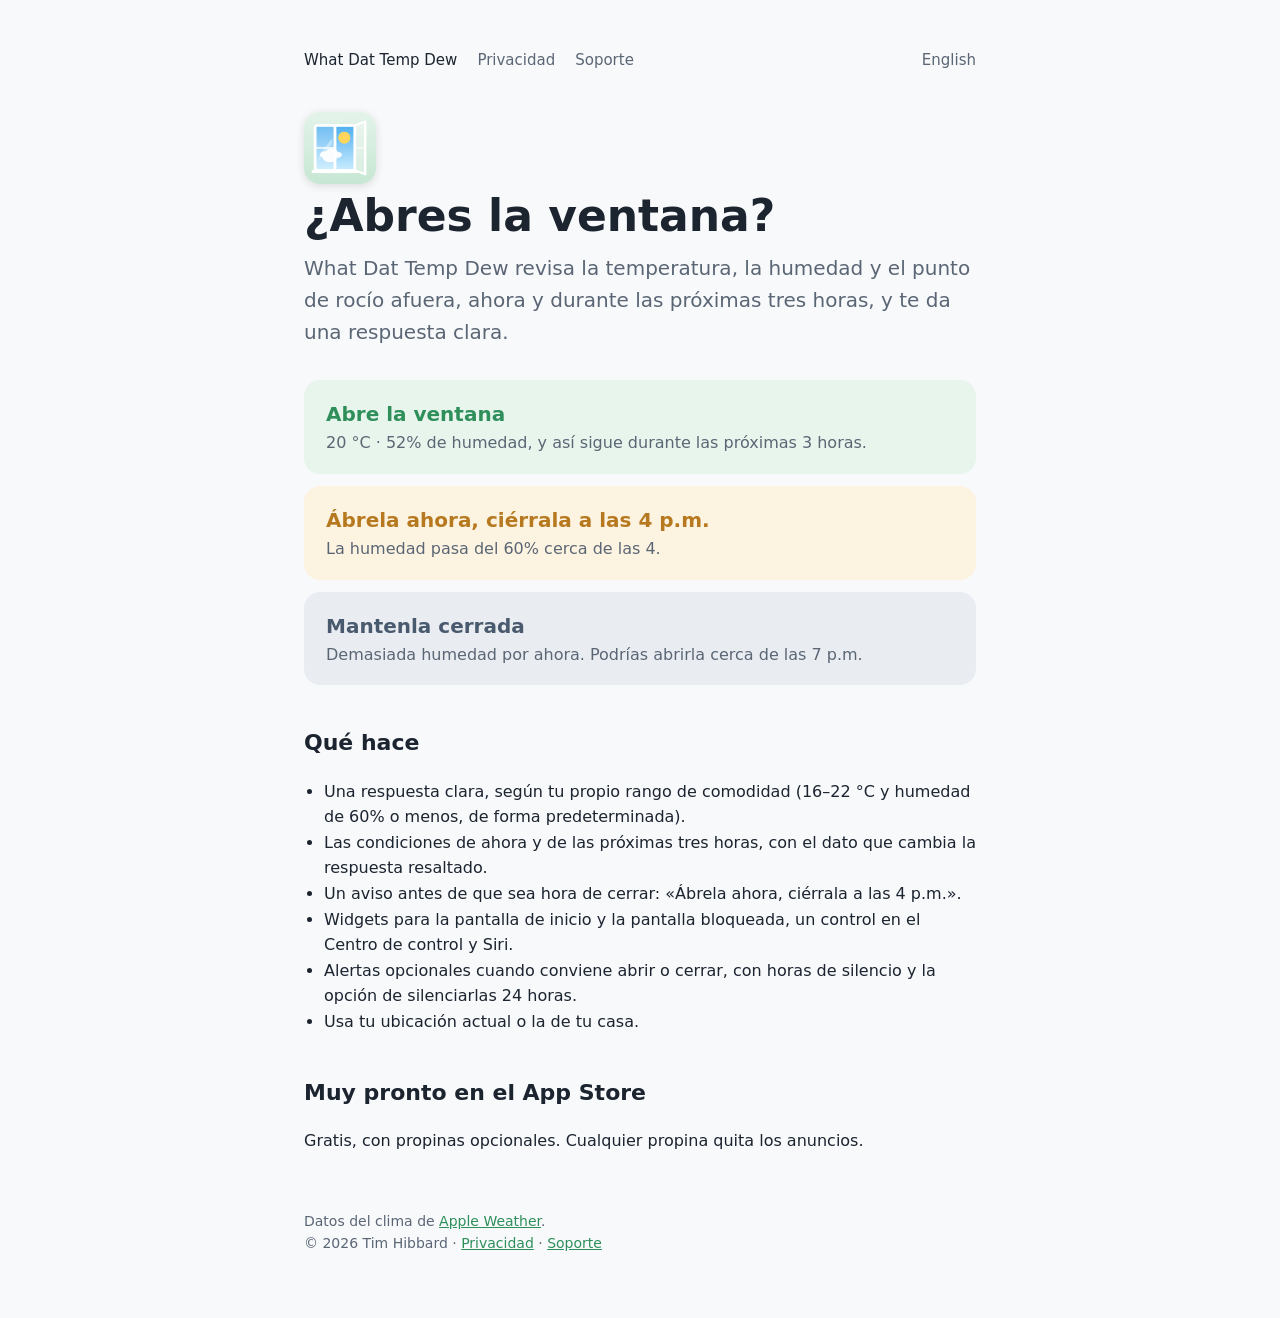
==== es/index.html @ 8ba4f7f1 "Spanish (Mexico) pages, app icon and favicon Co-Authored-By: Claude Opus 5.5 <noreply@anthropic.com>" ====
<!doctype html>
<html lang="es-MX">
<head>
<meta charset="utf-8">
<meta name="viewport" content="width=device-width, initial-scale=1">
<title>What Dat Temp Dew — ¿abres la ventana?</title>
<meta name="description" content="What Dat Temp Dew te dice si conviene abrir la ventana, según la temperatura y la humedad de ahora y de las próximas tres horas.">
<link rel="icon" href="../favicon.png">
<link rel="apple-touch-icon" href="../apple-touch-icon.png">
<link rel="stylesheet" href="../style.css">
</head>
<body>
<main>
<nav><a href="./" aria-current="page">What Dat Temp Dew</a><a href="privacy/">Privacidad</a><a href="support/">Soporte</a><a class="lang" href="../" hreflang="en" lang="en">English</a></nav>
<div class="brand"><img src="../icon.png" alt="" width="72" height="72"></div>
<h1>¿Abres la ventana?</h1>
<p class="lede">What Dat Temp Dew revisa la temperatura, la humedad y el punto de rocío afuera, ahora y durante las próximas tres horas, y te da una respuesta clara.</p>

<div class="verdicts">
  <div class="verdict v-open"><strong>Abre la ventana</strong><span>20 °C · 52% de humedad, y así sigue durante las próximas 3 horas.</span></div>
  <div class="verdict v-soon"><strong>Ábrela ahora, ciérrala a las 4 p.m.</strong><span>La humedad pasa del 60% cerca de las 4.</span></div>
  <div class="verdict v-closed"><strong>Mantenla cerrada</strong><span>Demasiada humedad por ahora. Podrías abrirla cerca de las 7 p.m.</span></div>
</div>

<h2>Qué hace</h2>
<ul class="features">
  <li>Una respuesta clara, según tu propio rango de comodidad (16–22 °C y humedad de 60% o menos, de forma predeterminada).</li>
  <li>Las condiciones de ahora y de las próximas tres horas, con el dato que cambia la respuesta resaltado.</li>
  <li>Un aviso antes de que sea hora de cerrar: «Ábrela ahora, ciérrala a las 4 p.m.».</li>
  <li>Widgets para la pantalla de inicio y la pantalla bloqueada, un control en el Centro de control y Siri.</li>
  <li>Alertas opcionales cuando conviene abrir o cerrar, con horas de silencio y la opción de silenciarlas 24 horas.</li>
  <li>Usa tu ubicación actual o la de tu casa.</li>
</ul>

<h2>Muy pronto en el App Store</h2>
<p>Gratis, con propinas opcionales. Cualquier propina quita los anuncios.</p>

<footer>
  Datos del clima de <a href="https://weatherkit.apple.com/legal-attribution.html">Apple Weather</a>.<br>
  © 2026 Tim Hibbard · <a href="privacy/">Privacidad</a> · <a href="support/">Soporte</a>
</footer>
</main>
</body>
</html>
---- style.css ----
:root {
  --open: #2f8f5b; --open-bg: #e7f5ec;
  --soon: #b7791f; --soon-bg: #fdf3e1;
  --closed: #4a5a6e; --closed-bg: #e9edf2;
  --text: #1c2430; --muted: #5b6675; --bg: #f7f9fb; --card: #ffffff;
}
@media (prefers-color-scheme: dark) {
  :root {
    --open: #6fd19a; --open-bg: #12301f;
    --soon: #f0b65a; --soon-bg: #33260f;
    --closed: #a9b8ca; --closed-bg: #1d2530;
    --text: #e8edf3; --muted: #9aa6b4; --bg: #0f1419; --card: #182029;
  }
}
* { box-sizing: border-box; }
body {
  margin: 0; font-family: -apple-system, BlinkMacSystemFont, "SF Pro Text", system-ui, sans-serif;
  color: var(--text); background: var(--bg); line-height: 1.6;
}
main { max-width: 720px; margin: 0 auto; padding: 48px 24px 64px; }
nav { display: flex; gap: 20px; margin-bottom: 40px; font-size: 15px; }
nav a { color: var(--muted); text-decoration: none; }
nav a:hover, nav a[aria-current] { color: var(--text); }
h1 { font-family: ui-rounded, "SF Pro Rounded", system-ui, sans-serif; font-size: 44px; line-height: 1.1; margin: 0 0 12px; }
h2 { margin-top: 40px; font-size: 22px; }
.lede { font-size: 20px; color: var(--muted); margin: 0 0 32px; }
.verdicts { display: grid; gap: 12px; margin: 32px 0; }
.verdict { border-radius: 16px; padding: 18px 22px; }
.verdict strong { display: block; font-size: 20px; font-family: ui-rounded, "SF Pro Rounded", system-ui, sans-serif; }
.verdict span { color: var(--muted); }
.v-open { background: var(--open-bg); } .v-open strong { color: var(--open); }
.v-soon { background: var(--soon-bg); } .v-soon strong { color: var(--soon); }
.v-closed { background: var(--closed-bg); } .v-closed strong { color: var(--closed); }
ul.features { padding-left: 20px; }
.card { background: var(--card); border-radius: 16px; padding: 4px 24px 20px; }
a { color: var(--open); }
footer { margin-top: 56px; font-size: 14px; color: var(--muted); }

.brand { display: flex; align-items: center; gap: 14px; margin-bottom: 8px; }
.brand img { width: 72px; height: 72px; border-radius: 16px; box-shadow: 0 2px 8px rgba(0,0,0,.12); }
nav .lang { margin-left: auto; }
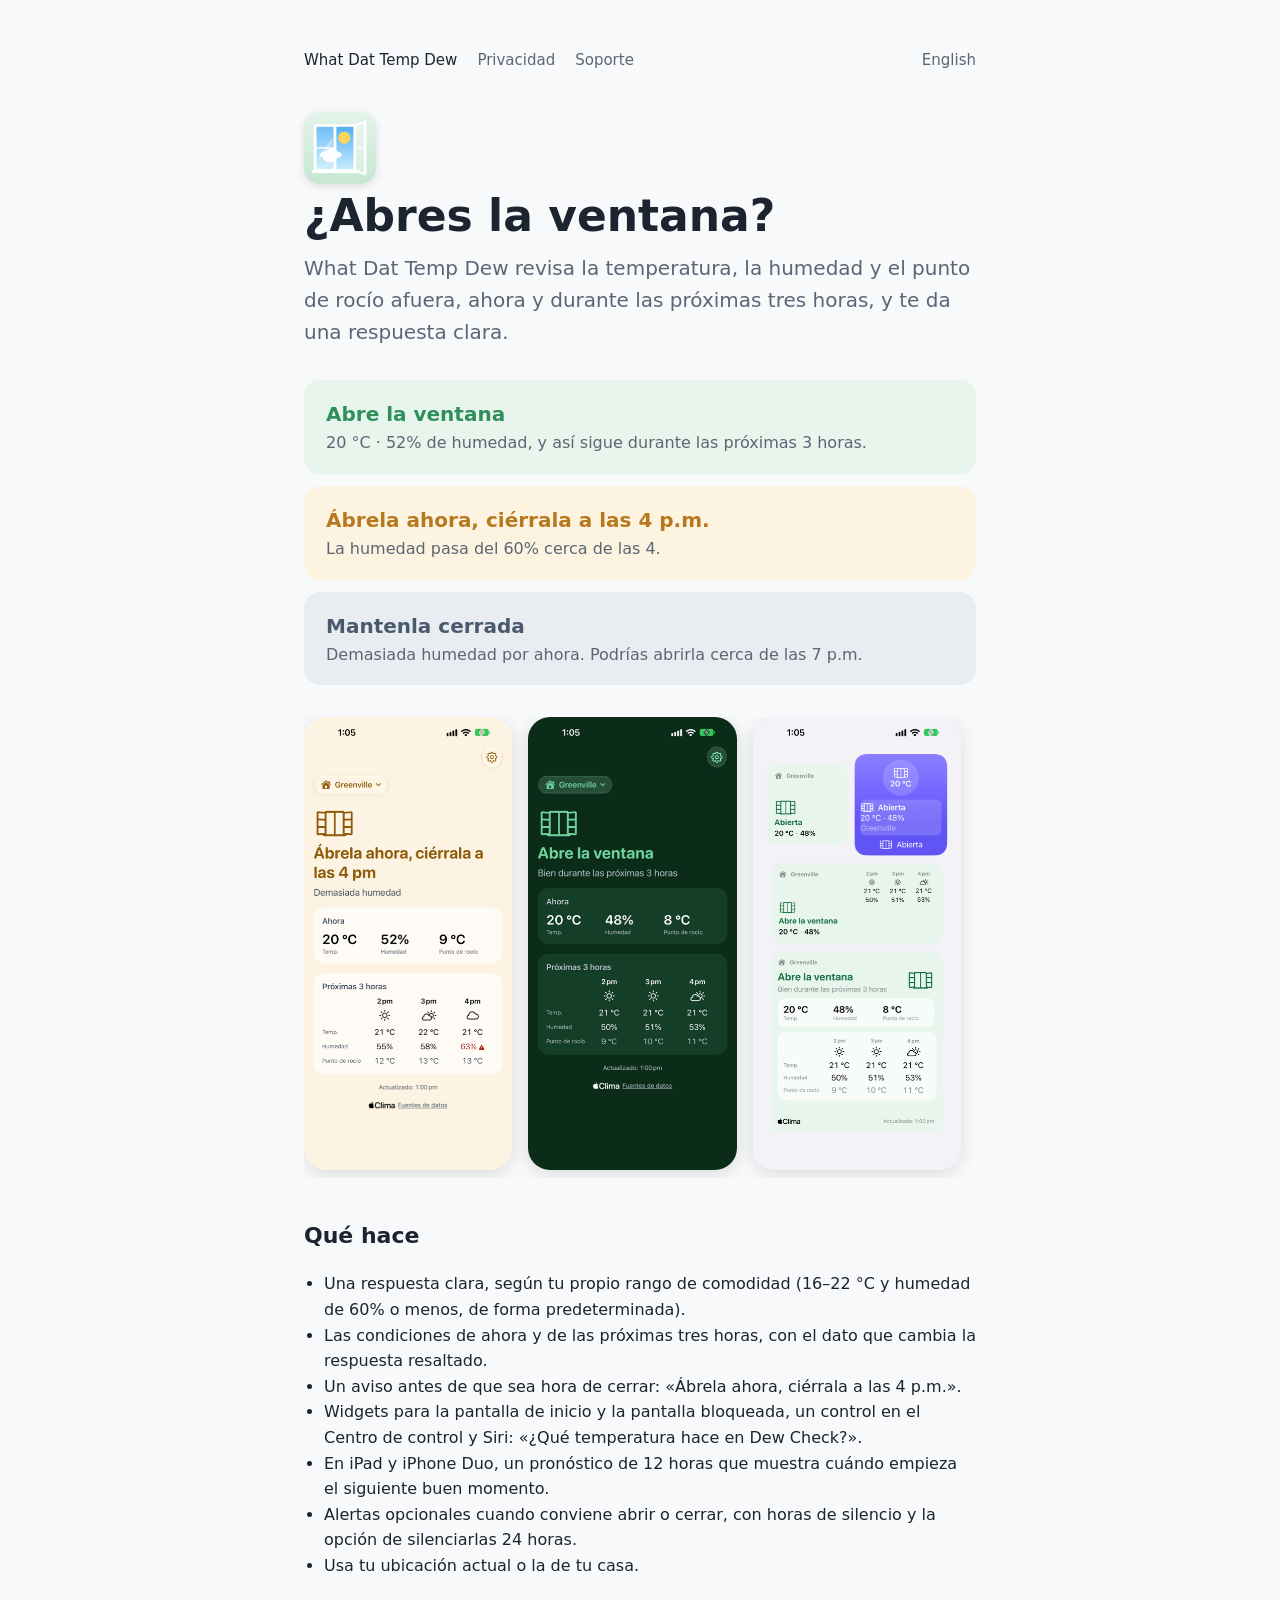
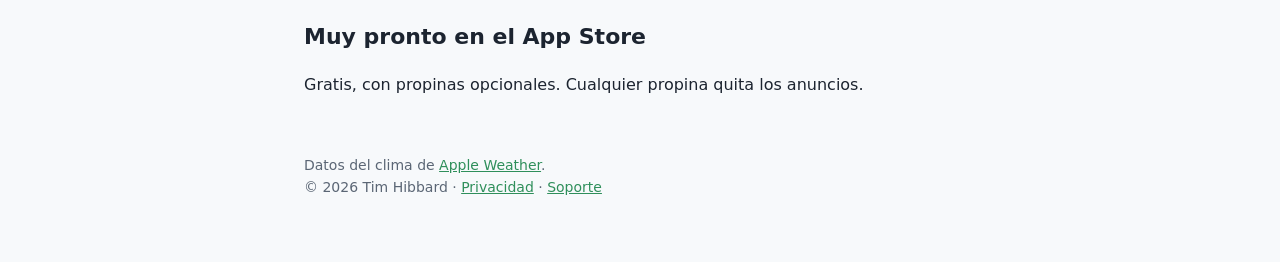
==== commit eccbec49: "Site: current Siri phrases, iPad/Duo outlook, screenshots Co-Authored-By: Claude Opus 5.5 <noreply@a" ====
--- a/es/index.html
+++ b/es/index.html
@@ -22,12 +22,19 @@
   <div class="verdict v-closed"><strong>Mantenla cerrada</strong><span>Demasiada humedad por ahora. Podrías abrirla cerca de las 7 p.m.</span></div>
 </div>
 
+<div class="shots">
+  <img src="../img/es-MX-01-close-by.png" alt="Dew Check diciendo: Ábrela ahora, ciérrala a las 4 pm, demasiada humedad, con las próximas 3 horas">
+  <img src="../img/es-MX-02-open-dark.png" alt="Dew Check en modo oscuro diciendo: Abre la ventana, bien durante las próximas 3 horas">
+  <img src="../img/es-MX-04-widgets.png" alt="Widgets de Dew Check para la pantalla de inicio y la pantalla bloqueada">
+</div>
+
 <h2>Qué hace</h2>
 <ul class="features">
   <li>Una respuesta clara, según tu propio rango de comodidad (16–22 °C y humedad de 60% o menos, de forma predeterminada).</li>
   <li>Las condiciones de ahora y de las próximas tres horas, con el dato que cambia la respuesta resaltado.</li>
   <li>Un aviso antes de que sea hora de cerrar: «Ábrela ahora, ciérrala a las 4 p.m.».</li>
-  <li>Widgets para la pantalla de inicio y la pantalla bloqueada, un control en el Centro de control y Siri.</li>
+  <li>Widgets para la pantalla de inicio y la pantalla bloqueada, un control en el Centro de control y Siri: «¿Qué temperatura hace en Dew Check?».</li>
+  <li>En iPad y iPhone Duo, un pronóstico de 12 horas que muestra cuándo empieza el siguiente buen momento.</li>
   <li>Alertas opcionales cuando conviene abrir o cerrar, con horas de silencio y la opción de silenciarlas 24 horas.</li>
   <li>Usa tu ubicación actual o la de tu casa.</li>
 </ul>
--- a/style.css
+++ b/style.css
@@ -39,3 +39,6 @@
 .brand { display: flex; align-items: center; gap: 14px; margin-bottom: 8px; }
 .brand img { width: 72px; height: 72px; border-radius: 16px; box-shadow: 0 2px 8px rgba(0,0,0,.12); }
 nav .lang { margin-left: auto; }
+
+.shots { display: flex; gap: 16px; margin: 32px 0; overflow-x: auto; padding-bottom: 8px; }
+.shots img { width: 31%; min-width: 180px; height: auto; border-radius: 22px; box-shadow: 0 4px 18px rgba(0,0,0,.12); }
